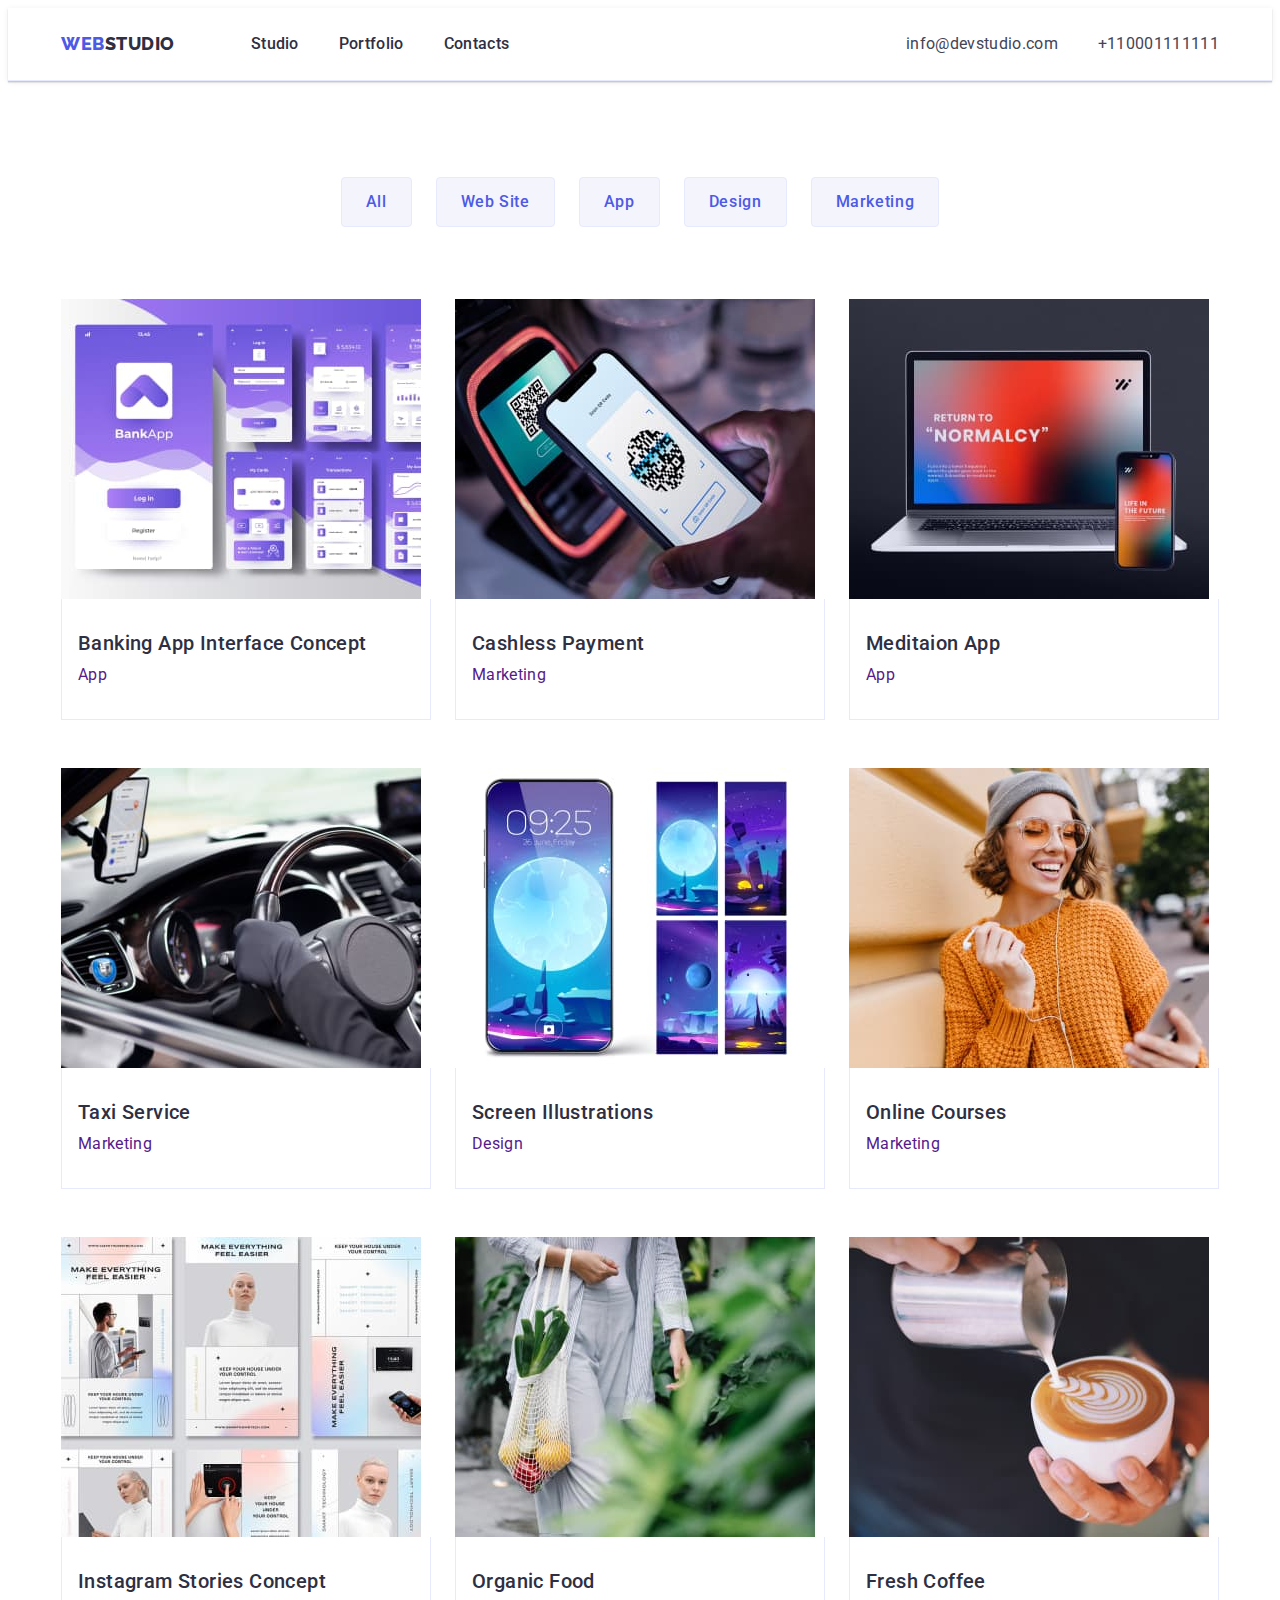
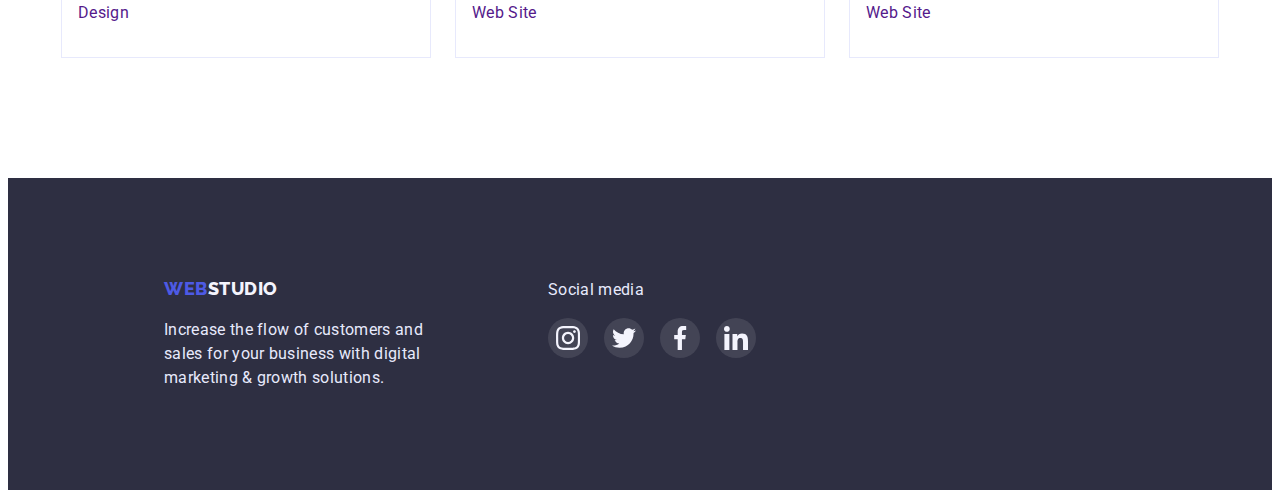
==== potfolio.html @ 0738f09e "Initial commit" ====
<!DOCTYPE html>
<html lang="en">
  <head>
    <meta charset="UTF-8" />
    <meta http-equiv="X-UA-Compatible" content="IE=edge" />
    <meta name="viewport" content="width=device-width, initial-scale=1.0" />
    <title>Document</title>
    <!--Fonts-->
    <link rel="preconnect" href="https://fonts.googleapis.com" />
    <link rel="preconnect" href="https://fonts.gstatic.com" crossorigin />
    <link
      href="https://fonts.googleapis.com/css2?family=Montserrat:wght@400;700&family=Raleway:wght@800&family=Roboto:wght@400;500;700;900&display=swap"
      rel="stylesheet"
    />
    <!--Normalize-->
    <link
      rel="stylesheet"
      href="https://cdnjs.cloudflare.com/ajax/libs/modern-normalize/1.1.0/modern-normalize.min.css"
      integrity="sha512-wpPYUAdjBVSE4KJnH1VR1HeZfpl1ub8YT/NKx4PuQ5NmX2tKuGu6U/JRp5y+Y8XG2tV+wKQpNHVUX03MfMFn9Q=="
      crossorigin="anonymous"
      referrerpolicy="no-referrer"
    />
    <!--Styles-->
    <link rel="stylesheet" href="./css/styles.css" />
  </head>
  <body>
    <header class="header">
      <div class="container">
        <div class="header-container">
          <nav class="header-nav">
            <a class="header-web" href="./potfolio.html"
              ><span style="" class="fweb">Web</span>Studio</a
            >
            <ul class="header-menu">
              <li><a class="header-link" href="./index.html">Studio </a></li>
              <li>
                <a class="header-link" href="./potfolio.html">Portfolio</a>
              </li>
              <li><a class="header-link" href="">Contacts</a></li>
            </ul>
          </nav>
          <address>
            <ul class="header-contact">
              <li>
                <a class="contact" href="mailto:info@devstudio.com"
                  >info@devstudio.com</a
                >
              </li>
              <li>
                <a class="contact" href="tel:+110001111111">+110001111111</a>
              </li>
            </ul>
          </address>
        </div>
      </div>
    </header>
    <main>
      <section class="section-with-buttom">
        <div class="container">
          <h1 hidden></h1>
          <ul class="section-navigation">
            <li class="btn-blue">
              <button class="button-blue" type="button">All</button>
            </li>
            <li class="btn-blue">
              <button class="button-blue" type="button">Web Site</button>
            </li>
            <li class="btn-blue">
              <button class="button-blue" type="button">App</button>
            </li>
            <li class="btn-blue">
              <button class="button-blue" type="button">Design</button>
            </li>
            <li class="btn-blue">
              <button class="button-blue" type="button">Marketing</button>
            </li>
          </ul>
          <ul class="section-general">
            <li class="general-item">
              <a class="general-photo" href="">
                <img
                  class="imagen"
                  src="./images/portfolio/img.jpg"
                  alt="Banking App Interface Concept"
                  width="360"
                />
                <div class="card-info">
                  <h2 class="titel">Banking App Interface Concept</h2>
                  <p>App</p>
                </div>
              </a>
            </li>
            <li class="general-item">
              <a class="general-photo" href="">
                <img
                  class="imagen"
                  src="./images/portfolio/img(1).jpg"
                  alt="Cashless Payment"
                  width="360"
                />
                <div class="card-info">
                  <h2 class="titel">Cashless Payment</h2>
                  <p>Marketing</p>
                </div></a
              >
            </li>
            <li class="general-item">
              <a class="general-photo" href="">
                <img
                  class="imagen"
                  src="./images/portfolio/img(2).jpg"
                  alt="Meditaion App"
                  width="360"
                />
                <div class="card-info">
                  <h2 class="titel">Meditaion App</h2>
                  <p>App</p>
                </div>
              </a>
            </li>
            <li class="general-item">
              <a class="general-photo" href="">
                <img
                  class="imagen"
                  src="./images/portfolio/img(3).jpg"
                  alt="Taxi Service"
                  width="360"
                />
                <div class="card-info">
                  <h2 class="titel">Taxi Service</h2>
                  <p>Marketing</p>
                </div>
              </a>
            </li>
            <li class="general-item">
              <a class="general-photo" href="">
                <img
                  class="imagen"
                  src="./images/portfolio/img(4).jpg"
                  alt="Screen Illustrations"
                  width="360"
                />
                <div class="card-info">
                  <h2 class="titel">Screen Illustrations</h2>
                  <p>Design</p>
                </div>
              </a>
            </li>
            <li class="general-item">
              <a class="general-photo" href="">
                <img
                  class="imagen"
                  src="./images/portfolio/img(5).jpg"
                  alt="Online Courses"
                  width="360"
                />
                <div class="card-info">
                  <h2 class="titel">Online Courses</h2>
                  <p>Marketing</p>
                </div>
              </a>
            </li>
            <li class="general-item">
              <a class="general-photo" href="">
                <img
                  class="imagen"
                  src="./images/portfolio/img(6).jpg"
                  alt="Instagram Stories Concept"
                  width="360"
                />
                <div class="card-info">
                  <h2 class="titel">Instagram Stories Concept</h2>
                  <p>Design</p>
                </div>
              </a>
            </li>
            <li class="general-item">
              <a class="general-photo" href="">
                <img
                  class="imagen"
                  src="./images/portfolio/img(7).jpg"
                  alt="Organic Food"
                  width="360"
                />
                <div class="card-info">
                  <h2 class="titel">Organic Food</h2>
                  <p>Web Site</p>
                </div>
              </a>
            </li>
            <li class="general-item">
              <a class="general-photo" href="">
                <img
                  class="imagen"
                  src="./images/portfolio/img(8).jpg"
                  alt="Fresh Coffee"
                  width="360"
                />
                <div class="card-info">
                  <h2 class="titel">Fresh Coffee</h2>
                  <p>Web Site</p>
                </div>
              </a>
            </li>
          </ul>
        </div>
      </section>
    </main>
    <footer class="footer">
      <div class="container-footer">
        <div>
          <a class="footer-web" href="./potfolio.html">
            <span style="" class="fweb">Web</span>Studio</a
          >
          <p class="footer-text">
            Increase the flow of customers and sales for your business with
            digital marketing & growth solutions.
          </p>
        </div>
        <div>
          <p class="footer-social-title">Social media</p>
          <ul class="footer-social-list">
            <li class="footer-social-item">
              <a class="footer-link" href="#">
                <svg class="footer-icon">
                  <use
                    href="./images/icons/icons.svg#icon-instagram"
                  ></use></svg
              ></a>
            </li>
            <li class="footer-social-item">
              <a class="footer-link" href="#">
                <svg class="footer-icon">
                  <use href="./images/icons/icons.svg#icon-twitter"></use></svg
              ></a>
            </li>
            <li class="footer-social-item">
              <a class="footer-link" href="#">
                <svg class="footer-icon">
                  <use href="./images/icons/icons.svg#icon-facebook"></use></svg
              ></a>
            </li>
            <li class="footer-social-item">
              <a class="footer-link" href="#">
                <svg class="footer-icon">
                  <use href="./images/icons/icons.svg#icon-linkedin"></use></svg
              ></a>
            </li>
          </ul>
        </div>
      </div>
    </footer>
  </body>
</html>
---- css/styles.css ----
:root {
    --color-primaty:#434455 ;
    --color-secondary:#2E2F42;
    --color-inverted: #fff;
    --color-brand: #4D5AE5;
    --color-ocean: #404bbf;
    --color-white: #F4F4FD;
    --color-green: #E7E9FC;
    --color-icon: #8E8F99;
    --color-greenicon: #31D0AA;
}
body {
    color: var(--color-primaty);
    background: var(--color-inverted);
    font-family: 'Roboto', sans-serif;
    font-size: 16px;
    line-height: 1.5;
    letter-spacing: 0.02em;
}
p, 
h1, 
h2, 
h3, 
h4,
h5, 
h6 {
    margin-top: 0;
    margin-bottom: 0;
}
ul {
    list-style-type: none;
    margin: 0;
    padding: 0;
}
.container {
    width: 100%;
    max-width: 1158px;
    margin: 0 auto;
    padding: 0 15px;
}

.header {
    background: var(--color-inverted);
    text-decoration: none;
    border-bottom: 1px solid var(--color-green);
    box-shadow: 0px 2px 1px rgba(46, 47, 66, 0.08), 0px 1px 1px rgba(46, 47, 66, 0.16), 0px 1px 6px rgba(46, 47, 66, 0.08);
}
.header-web {
    text-decoration: none;
    font-family: 'Raleway', sans-serif;
    font-weight: 800;
    font-size: 18px;
    line-height: 1.33;
    text-transform:uppercase;
    color:var(--color-secondary);
    letter-spacing: 0.03em;
}
.header-container {
display: flex;
align-items: center;
gap: 40px;
}
.header-nav {
    display: flex;
    align-items: center;
    flex-grow: 1;
    gap: 76px;
}
.header-menu {
    display: flex;
    gap: 40px;  
}
.header-contact {
    display: flex;
    gap: 40px;
}
.header-link {
    color: var(--color-secondary);
    text-decoration: none;
    font-weight: 500;
    padding: 24px 0;
    display: block;  
}
.header-link:hover,
.header-link:focus {
    color: var(--color-ocean);
    cursor: pointer;
}
.contact {
    color: var(--color-primaty);
    text-decoration: none;
    font-style: normal;
}
.contact:hover,
.contact:focus {
    color:var(--color-ocean);
    cursor: pointer;
}
.button-white {
    color: var(--color-inverted);
    background: var(--color-brand);
    box-shadow: 0px 4px 4px rgba(0, 0, 0, 0.15);
    border-radius: 4px;
    font-weight: 500;
    font-size: 16px;
    line-height: 1.5;
    letter-spacing: 0.04em;
    font-family: 'Roboto', sans-serif;
    padding: 16px 32px;
    border: none;  
}
.button-white:hover,
.button-white:focus {
    color: var(--color-inverted);
    background: var(--color-ocean);
    box-shadow: 0px 4px 4px rgba(0, 0, 0, 0.15);
    border-radius: 4px;
    font-weight: 500;
    cursor: pointer;
    font-size: 16px;
    line-height: 1.5;
    letter-spacing: 0.04em;
    font-family: 'Roboto', sans-serif;
}
.btn-blue { 
}
 .button-blue {
    color: var(--color-brand);
    background: var(--color-white);
    border: 1px solid var(--color-green);
    border-radius: 4px;
    font-weight: 500;
    font-size: 16px;
    line-height: 1.5;
    letter-spacing: 0.04em;
    font-family: 'Roboto', sans-serif;
    padding: 12px 24px;   
}
.button-blue:hover,
.button-blue:focus {
    color: var(--color-inverted);
    background: var(--color-ocean);
    cursor: pointer;
    font-weight: 500;
    font-size: 16px;
    line-height: 1.5;
    letter-spacing: 0.04em;
    font-family: 'Roboto', sans-serif;
    box-shadow: 0px 3px 1px rgba(0, 0, 0, 0.1), 0px 2px 1px rgba(0, 0, 0, 0.08), 0px 2px 2px rgba(0, 0, 0, 0.12);
    border-radius: 4px;
    border: 1px solid var(--color-ocean);
}
.section-navigation {
    display: flex;
    align-items: center;
    gap: 24px;
    justify-content: center;
    margin-bottom: 72px;
}
 .hero {
    color: var(--color-inverted);
    font-size: 56px;
    line-height: 1.07; 
    margin-bottom: 48px;
    letter-spacing: 0.02em;
    margin: 0 auto 48px;
    max-width: 496px;
    margin-left: auto;
    margin-right: auto;
}
.hero-title {
    color: var(--color-inverted);
    background: var(--color-inverted);
    padding-top: 188px;
    padding-bottom: 188px;
    text-align: center;
    background-image: linear-gradient(rgba(46, 47, 66, 0.7),rgba(46, 47, 66, 0.7)), url('../images/dz4/people-office\ 1.jpg');
    background-repeat: no-repeat;
    background-position: center;
    background-size: 1440px;
    

    );
}
.section {
    padding: 120px 0;
}
.section-with-buttom {
    padding: 120px 0;
    padding-top: 96px;
}
.section-text {
    display: flex;
    gap: 24px;
}
.vector {
    display: flex;
    justify-content: center;
    align-items: center;
    width: 264px;
    height: 112px;
    background: var(--color-white);
    border-radius: 4px;
    margin-bottom: 8px;
}
.vector-icon {
    width: 64px;
    height: 64px;  
}
.section-only-text {
    padding-top: 120px;
    padding-bottom: 0;
}
.section-team {
        display: flex;
        flex-wrap: wrap;
}
.subtitel {
    color: var(--color-secondary);
    font-size: 36px;
    line-height: 1.11;
    margin-bottom: 72px;
    text-align: center;
}
.titel {
    color: var(--color-secondary);
    font-weight: 500;
    font-size: 20px;
    line-height: 1.2;
    letter-spacing: 0.02em;
    margin-bottom: 8px; 
}
.titel-text {
    flex-basis: calc((100% - 72px) / 4);
}
.gallery {
    background: var(--color-inverted); 
    text-align: center;
    border-radius: 0px 0px 4px 4px;
    box-shadow: 0px 1px 6px rgba(46, 47, 66, 0.08), 0px 1px 1px rgba(46, 47, 66, 0.16), 0px 2px 1px rgba(46, 47, 66, 0.08);
}
.gallery-text {
   padding-top: 32px;
   padding-bottom: 32px;
}
.social-list{
    display: flex;
    gap: 24px;
    justify-content: center;
    margin-top: 8px;
    margin-left: 16px;
    margin-right: 16px;
}
.customers {
        display: flex;
        flex-wrap: wrap;
        justify-content: center;
        gap: 24px;      
}
.cust-item {
    width: 168px;
    height: 88px;
}
.customers-link {
    display: flex;
    justify-content: center;
    align-items: center;
    width: 100%;
    height: 100%;
    border: 1px solid var(--color-icon);
    border-radius: 4px;
    fill: var(--color-icon);
}
.customers-link:hover,
.customers-link:focus {
    border-color: var(--color-ocean);
}
.customers-link:hover .customers-icon,
.customers-link:focus .customers-icon {
    fill: var(--color-ocean);
}

.socials-link {
    display: flex;
    align-items: center;
    justify-content: center;
    width: 40px;
    height: 40px;
    background-color: var(--color-brand);
    border-radius: 50%;
}
.social-icon {
    width: 16px;
    height: 16px;
    fill: var(--color-white);
}
.socials-link:hover,
.socials-link:focus {
    background-color: var(--color-ocean);
}
.team {
    background: var(--color-white);
}
.section-doing {
    display: flex;
    gap: 24px;
}
.section-team {
    display: flex;
    gap: 24px;
}
.section-general {
    display: flex;
    gap: 48px 24px;
    flex-wrap: wrap;  
}
.general-item {
    flex-basis: calc((100% - 48px) / 3);
    text-decoration: none;
}
.general-photo {
    text-decoration: none; 
    display: block;
}
.general-photo:hover,
.general-photo:focus {
    box-shadow: 0px 1px 6px rgba(46, 47, 66, 0.08), 0px 1px 1px rgba(46, 47, 66, 0.16), 0px 2px 1px rgba(46, 47, 66, 0.08);
}
.imagen {
    display: block;
    max-width: 100%;
    height: auto;
}
.card-info {
    border: 1px solid var(--color-green);
    border-top: none;
    padding-top: 32px;
    padding-bottom: 32px;
    padding-left: 16px;
}
.container-footer {
    width: 100%;
    max-width: 1158px;
    display: flex;
    gap: 120px;
    margin-left: 156px;  
}
.footer-web {
    color: var(--color-white);
    font-family: 'Raleway', sans-serif;
    text-decoration: none;
    font-weight: 800;
    font-size: 18px;
    line-height: 1.16;
    text-transform:uppercase;
    letter-spacing: 0.03em;
}
.footer {
    color: var(--color-green);
    background: var(--color-secondary);
    padding: 100px 0;   
    display: flex;
    flex-wrap: wrap;
    justify-content: flex-start;
}
.footer-text {
    color: var(--color-green);
    width: 264px;
    word-wrap: break-word;
    letter-spacing: 0.02em;
    margin-top: 16px;
}
.fweb {
    color: var(--color-brand);
}
.footer-social-title {
    margin-bottom: 16px;
}
.footer-list {
    margin-top: 8px;
    margin-bottom: 32px;
    margin-left: 16px;
    margin-right: 16px; 
}
.footer-link {
    display: flex;
    align-items: center;
    justify-content: center;
    width: 100%;
    height: 100%;
    border-radius: 50%;
}
.footer-link:hover,
.footer-link:focus {
    background-color: var(--color-greenicon);
}
.footer-icon {
    width: 24px;
    height: 24px;
    fill: var(--color-white);
}
.footer-social-list {
    display: flex;
    justify-content: center;
    gap: 16px;
}
.footer-social-item {
    width: 40px;
    height: 40px;
    border-radius: 50%;
    background-color: rgba(255, 255, 255, 0.1);
}
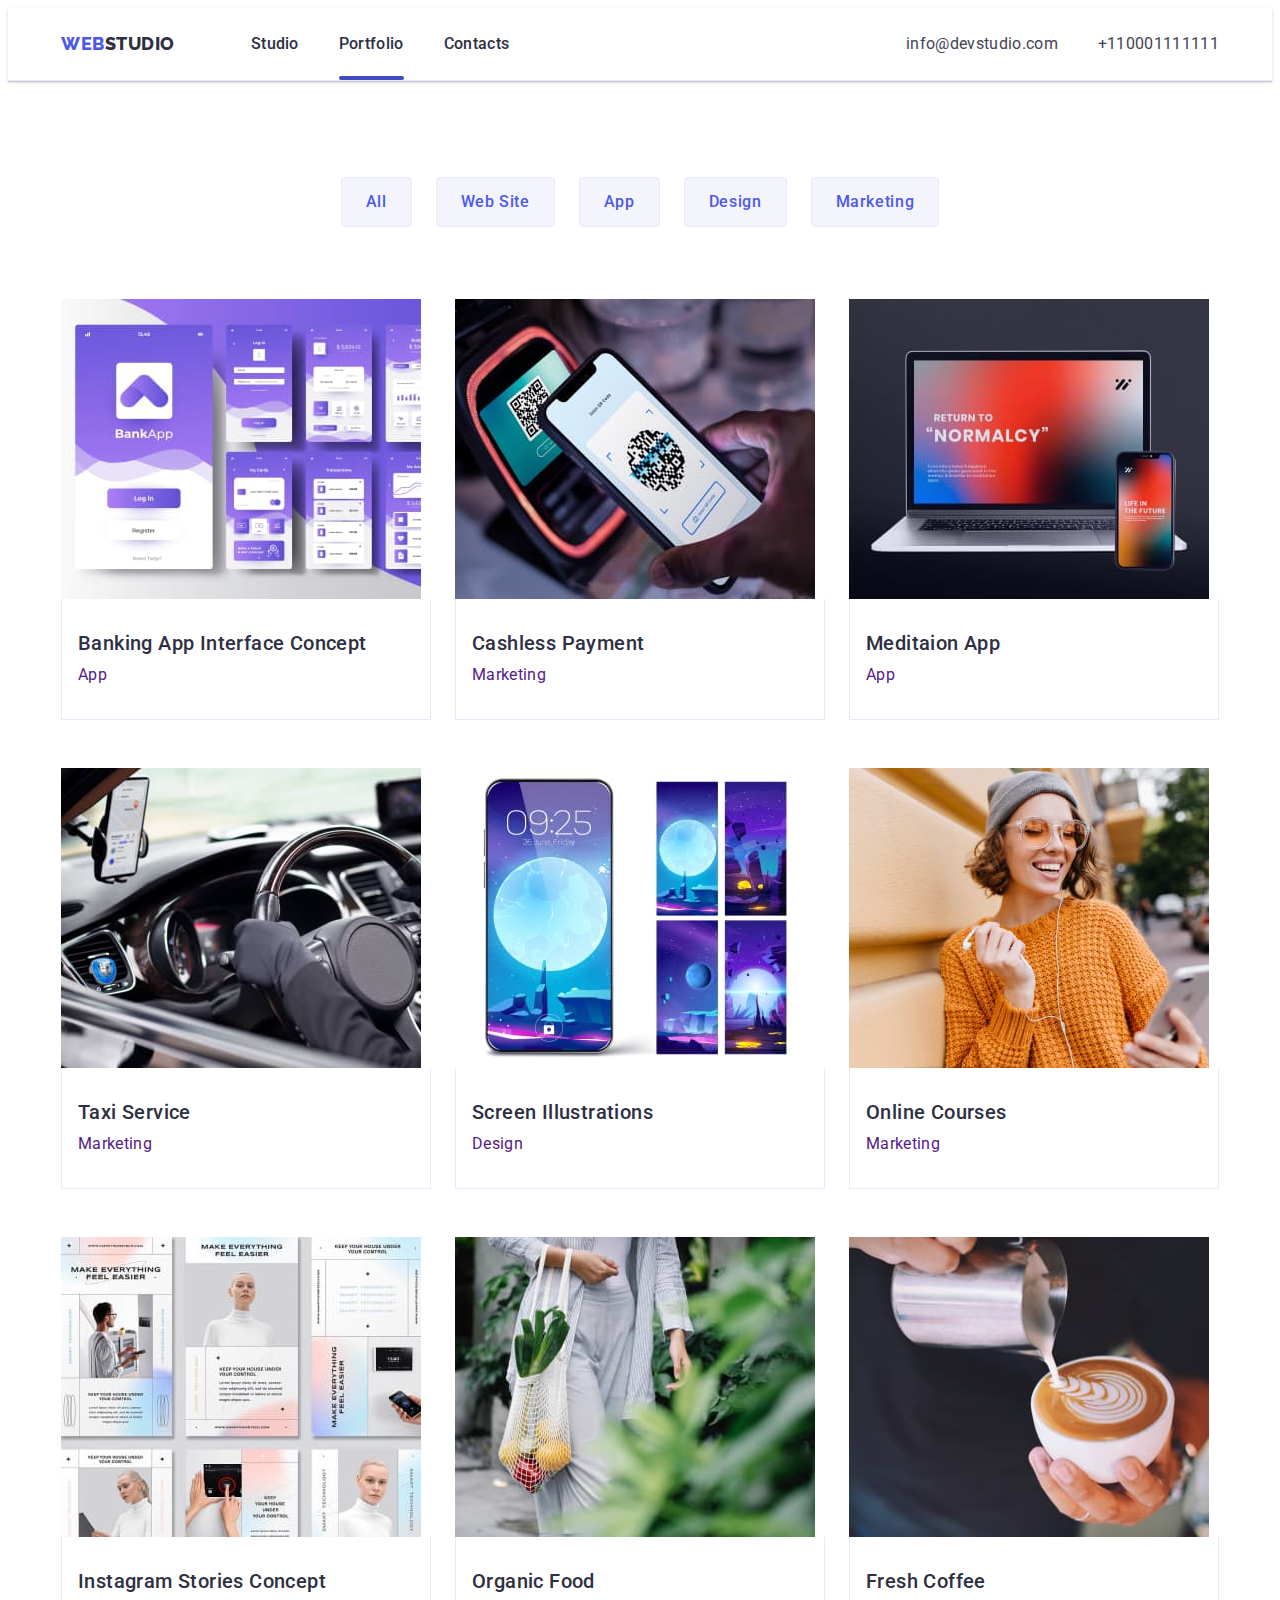
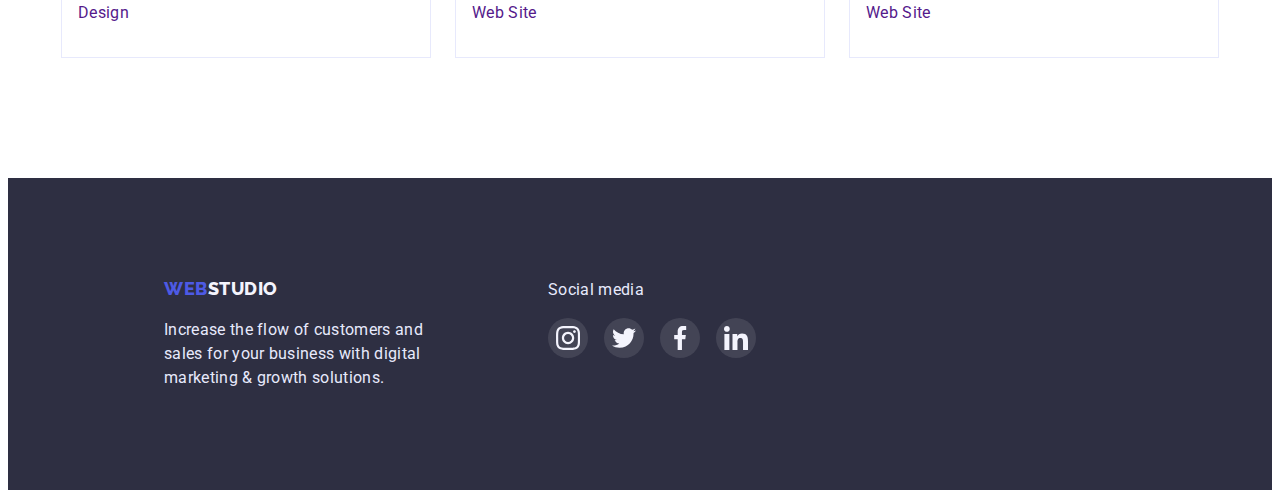
==== commit d8afade2: "DZ" ====
--- a/potfolio.html
+++ b/potfolio.html
@@ -34,7 +34,9 @@
             <ul class="header-menu">
               <li><a class="header-link" href="./index.html">Studio </a></li>
               <li>
-                <a class="header-link" href="./potfolio.html">Portfolio</a>
+                <a class="header-link current" href="./potfolio.html"
+                  >Portfolio</a
+                >
               </li>
               <li><a class="header-link" href="">Contacts</a></li>
             </ul>
@@ -77,130 +79,229 @@
           </ul>
           <ul class="section-general">
             <li class="general-item">
-              <a class="general-photo" href="">
-                <img
-                  class="imagen"
-                  src="./images/portfolio/img.jpg"
-                  alt="Banking App Interface Concept"
-                  width="360"
-                />
-                <div class="card-info">
-                  <h2 class="titel">Banking App Interface Concept</h2>
-                  <p>App</p>
-                </div>
-              </a>
-            </li>
-            <li class="general-item">
-              <a class="general-photo" href="">
-                <img
-                  class="imagen"
-                  src="./images/portfolio/img(1).jpg"
-                  alt="Cashless Payment"
-                  width="360"
-                />
-                <div class="card-info">
-                  <h2 class="titel">Cashless Payment</h2>
-                  <p>Marketing</p>
-                </div></a
-              >
-            </li>
-            <li class="general-item">
-              <a class="general-photo" href="">
-                <img
-                  class="imagen"
-                  src="./images/portfolio/img(2).jpg"
-                  alt="Meditaion App"
-                  width="360"
-                />
-                <div class="card-info">
-                  <h2 class="titel">Meditaion App</h2>
-                  <p>App</p>
-                </div>
-              </a>
-            </li>
-            <li class="general-item">
-              <a class="general-photo" href="">
-                <img
-                  class="imagen"
-                  src="./images/portfolio/img(3).jpg"
-                  alt="Taxi Service"
-                  width="360"
-                />
-                <div class="card-info">
-                  <h2 class="titel">Taxi Service</h2>
-                  <p>Marketing</p>
-                </div>
-              </a>
-            </li>
-            <li class="general-item">
-              <a class="general-photo" href="">
-                <img
-                  class="imagen"
-                  src="./images/portfolio/img(4).jpg"
-                  alt="Screen Illustrations"
-                  width="360"
-                />
-                <div class="card-info">
-                  <h2 class="titel">Screen Illustrations</h2>
-                  <p>Design</p>
-                </div>
-              </a>
-            </li>
-            <li class="general-item">
-              <a class="general-photo" href="">
-                <img
-                  class="imagen"
-                  src="./images/portfolio/img(5).jpg"
-                  alt="Online Courses"
-                  width="360"
-                />
-                <div class="card-info">
-                  <h2 class="titel">Online Courses</h2>
-                  <p>Marketing</p>
-                </div>
-              </a>
-            </li>
-            <li class="general-item">
-              <a class="general-photo" href="">
-                <img
-                  class="imagen"
-                  src="./images/portfolio/img(6).jpg"
-                  alt="Instagram Stories Concept"
-                  width="360"
-                />
-                <div class="card-info">
-                  <h2 class="titel">Instagram Stories Concept</h2>
-                  <p>Design</p>
-                </div>
-              </a>
-            </li>
-            <li class="general-item">
-              <a class="general-photo" href="">
-                <img
-                  class="imagen"
-                  src="./images/portfolio/img(7).jpg"
-                  alt="Organic Food"
-                  width="360"
-                />
-                <div class="card-info">
-                  <h2 class="titel">Organic Food</h2>
-                  <p>Web Site</p>
-                </div>
-              </a>
-            </li>
-            <li class="general-item">
-              <a class="general-photo" href="">
-                <img
-                  class="imagen"
-                  src="./images/portfolio/img(8).jpg"
-                  alt="Fresh Coffee"
-                  width="360"
-                />
-                <div class="card-info">
-                  <h2 class="titel">Fresh Coffee</h2>
-                  <p>Web Site</p>
-                </div>
-              </a>
+              <div class="card-information">
+                <a class="general-photo" href="">
+                  <div class="img-info">
+                    <img
+                      class="imagen"
+                      src="./images/portfolio/img.jpg"
+                      alt="Banking App Interface Concept"
+                      width="360"
+                    />
+                    <div class="informcard">
+                      <p>
+                        14 Stylish and User-Friendly App Design Concepts · Task
+                        Manager App · Calorie Tracker App · Exotic Fruit
+                        Ecommerce App · Cloud Storage App
+                      </p>
+                    </div>
+                  </div>
+                  <div class="card-info">
+                    <h2 class="titel">Banking App Interface Concept</h2>
+                    <p>App</p>
+                  </div>
+                </a>
+              </div>
+            </li>
+            <li class="general-item">
+              <div class="card-information">
+                <a class="general-photo" href="">
+                  <div class="img-info">
+                    <img
+                      class="imagen"
+                      src="./images/portfolio/img(1).jpg"
+                      alt="Cashless Payment"
+                      width="360"
+                    />
+                    <div class="informcard">
+                      <p>
+                        14 Stylish and User-Friendly App Design Concepts · Task
+                        Manager App · Calorie Tracker App · Exotic Fruit
+                        Ecommerce App · Cloud Storage App
+                      </p>
+                    </div>
+                  </div>
+                  <div class="card-info">
+                    <h2 class="titel">Cashless Payment</h2>
+                    <p>Marketing</p>
+                  </div></a
+                >
+              </div>
+            </li>
+            <li class="general-item">
+              <div class="card-information">
+                <a class="general-photo" href="">
+                  <div class="img-info">
+                    <img
+                      class="imagen"
+                      src="./images/portfolio/img(2).jpg"
+                      alt="Meditaion App"
+                      width="360"
+                    />
+                    <div class="informcard">
+                      <p>
+                        14 Stylish and User-Friendly App Design Concepts · Task
+                        Manager App · Calorie Tracker App · Exotic Fruit
+                        Ecommerce App · Cloud Storage App
+                      </p>
+                    </div>
+                  </div>
+                  <div class="card-info">
+                    <h2 class="titel">Meditaion App</h2>
+                    <p>App</p>
+                  </div>
+                </a>
+              </div>
+            </li>
+            <li class="general-item">
+              <div class="card-information">
+                <a class="general-photo" href="">
+                  <div class="img-info">
+                    <img
+                      class="imagen"
+                      src="./images/portfolio/img(3).jpg"
+                      alt="Taxi Service"
+                      width="360"
+                    />
+                    <div class="informcard">
+                      <p>
+                        14 Stylish and User-Friendly App Design Concepts · Task
+                        Manager App · Calorie Tracker App · Exotic Fruit
+                        Ecommerce App · Cloud Storage App
+                      </p>
+                    </div>
+                  </div>
+                  <div class="card-info">
+                    <h2 class="titel">Taxi Service</h2>
+                    <p>Marketing</p>
+                  </div>
+                </a>
+              </div>
+            </li>
+            <li class="general-item">
+              <div class="card-information">
+                <a class="general-photo" href="">
+                  <div class="img-info">
+                    <img
+                      class="imagen"
+                      src="./images/portfolio/img(4).jpg"
+                      alt="Screen Illustrations"
+                      width="360"
+                    />
+                    <div class="informcard">
+                      <p>
+                        14 Stylish and User-Friendly App Design Concepts · Task
+                        Manager App · Calorie Tracker App · Exotic Fruit
+                        Ecommerce App · Cloud Storage App
+                      </p>
+                    </div>
+                  </div>
+                  <div class="card-info">
+                    <h2 class="titel">Screen Illustrations</h2>
+                    <p>Design</p>
+                  </div>
+                </a>
+              </div>
+            </li>
+            <li class="general-item">
+              <div class="card-information">
+                <a class="general-photo" href="">
+                  <div class="img-info">
+                    <img
+                      class="imagen"
+                      src="./images/portfolio/img(5).jpg"
+                      alt="Online Courses"
+                      width="360"
+                    />
+                    <div class="informcard">
+                      <p>
+                        14 Stylish and User-Friendly App Design Concepts · Task
+                        Manager App · Calorie Tracker App · Exotic Fruit
+                        Ecommerce App · Cloud Storage App
+                      </p>
+                    </div>
+                  </div>
+                  <div class="card-info">
+                    <h2 class="titel">Online Courses</h2>
+                    <p>Marketing</p>
+                  </div>
+                </a>
+              </div>
+            </li>
+            <li class="general-item">
+              <div class="card-information">
+                <a class="general-photo" href="">
+                  <div class="img-info">
+                    <img
+                      class="imagen"
+                      src="./images/portfolio/img(6).jpg"
+                      alt="Instagram Stories Concept"
+                      width="360"
+                    />
+                    <div class="informcard">
+                      <p>
+                        14 Stylish and User-Friendly App Design Concepts · Task
+                        Manager App · Calorie Tracker App · Exotic Fruit
+                        Ecommerce App · Cloud Storage App
+                      </p>
+                    </div>
+                  </div>
+                  <div class="card-info">
+                    <h2 class="titel">Instagram Stories Concept</h2>
+                    <p>Design</p>
+                  </div>
+                </a>
+              </div>
+            </li>
+            <li class="general-item">
+              <div class="card-information">
+                <a class="general-photo" href="">
+                  <div class="img-info">
+                    <img
+                      class="imagen"
+                      src="./images/portfolio/img(7).jpg"
+                      alt="Organic Food"
+                      width="360"
+                    />
+                    <div class="informcard">
+                      <p>
+                        14 Stylish and User-Friendly App Design Concepts · Task
+                        Manager App · Calorie Tracker App · Exotic Fruit
+                        Ecommerce App · Cloud Storage App
+                      </p>
+                    </div>
+                  </div>
+                  <div class="card-info">
+                    <h2 class="titel">Organic Food</h2>
+                    <p>Web Site</p>
+                  </div>
+                </a>
+              </div>
+            </li>
+            <li class="general-item">
+              <div class="card-information">
+                <a class="general-photo" href="">
+                  <div class="img-info">
+                    <img
+                      class="imagen"
+                      src="./images/portfolio/img(8).jpg"
+                      alt="Fresh Coffee"
+                      width="360"
+                    />
+                    <div class="informcard">
+                      <p>
+                        14 Stylish and User-Friendly App Design Concepts · Task
+                        Manager App · Calorie Tracker App · Exotic Fruit
+                        Ecommerce App · Cloud Storage App
+                      </p>
+                    </div>
+                  </div>
+                  <div class="card-info">
+                    <h2 class="titel">Fresh Coffee</h2>
+                    <p>Web Site</p>
+                  </div>
+                </a>
+              </div>
             </li>
           </ul>
         </div>
--- a/css/styles.css
+++ b/css/styles.css
@@ -8,6 +8,7 @@
     --color-green: #E7E9FC;
     --color-icon: #8E8F99;
     --color-greenicon: #31D0AA;
+    --color-modal: #FCFCFC;
 }
 body {
     color: var(--color-primaty);
@@ -44,6 +45,7 @@
     text-decoration: none;
     border-bottom: 1px solid var(--color-green);
     box-shadow: 0px 2px 1px rgba(46, 47, 66, 0.08), 0px 1px 1px rgba(46, 47, 66, 0.16), 0px 1px 6px rgba(46, 47, 66, 0.08);
+    
 }
 .header-web {
     text-decoration: none;
@@ -80,6 +82,18 @@
     font-weight: 500;
     padding: 24px 0;
     display: block;  
+    position: relative;
+}
+.header-link.current::after {
+    content: '';
+    display: block;
+    width: 100%;
+    height: 4px;
+    background-color: var(--color-ocean);
+    border-radius: 2px;
+    position: absolute;
+    bottom: 0;
+    left: 0;
 }
 .header-link:hover,
 .header-link:focus {
@@ -178,9 +192,6 @@
     background-repeat: no-repeat;
     background-position: center;
     background-size: 1440px;
-    
-
-    );
 }
 .section {
     padding: 120px 0;
@@ -338,6 +349,28 @@
     padding-bottom: 32px;
     padding-left: 16px;
 }
+.img-info {
+    position: relative;
+    overflow: hidden;
+}
+.informcard {
+    background-color: var(--color-brand);
+    color: var(--color-white);
+    position: absolute;
+    top: 0;
+    left: 0;
+    width: 100%;
+    height: 100%;
+    padding-top: 40px;
+    padding-left: 32px;
+    padding-right: 32px;
+    padding-bottom: 164px;
+    transform: translateY(100%);
+    transition: transform 250ms;
+}
+.general-item:hover .informcard {
+    transform: translateY(0);
+}
 .container-footer {
     width: 100%;
     max-width: 1158px;
@@ -409,4 +442,57 @@
     height: 40px;
     border-radius: 50%;
     background-color: rgba(255, 255, 255, 0.1);
-}+}
+/*Modal*/
+.backdrop {
+    position: fixed;
+    top: 0;
+    left: 0;
+    width: 100%;
+    height: 100%;
+    background: rgba(46, 47, 66, 0.4);
+    display: flex;
+    align-items: center;
+    justify-content: center;
+    padding: 20px 0;
+    transition: opacity 250ms, visibility 250ms;
+}
+.backdrop.is-hidden {
+    opacity: 0;
+    visibility: hidden;
+    pointer-events: none;
+}
+.modal {
+    position: relative;
+    overflow: auto;
+    width: 100%;
+    height: 100%;
+    max-width: 408px;
+    max-height: 576px;
+    background-color: var(--color-modal);
+}
+.modal-close {
+    position: absolute;
+    top: 24px;
+    right: 24px;
+    width: 24px;
+    height: 24px;
+    border-radius: 50%;
+    border: 1px solid rgba(0, 0, 0, 0.1);
+    background-color: var(--color-green);
+    
+}
+.buttom-close {
+    display: flex;
+    justify-content: center;
+    align-items: center;
+    width: 100%;
+    height: 100%;
+    border-radius: 50%;
+}
+.cls-btm {
+    width: 8px;
+    height: 8px;
+    
+}
+
